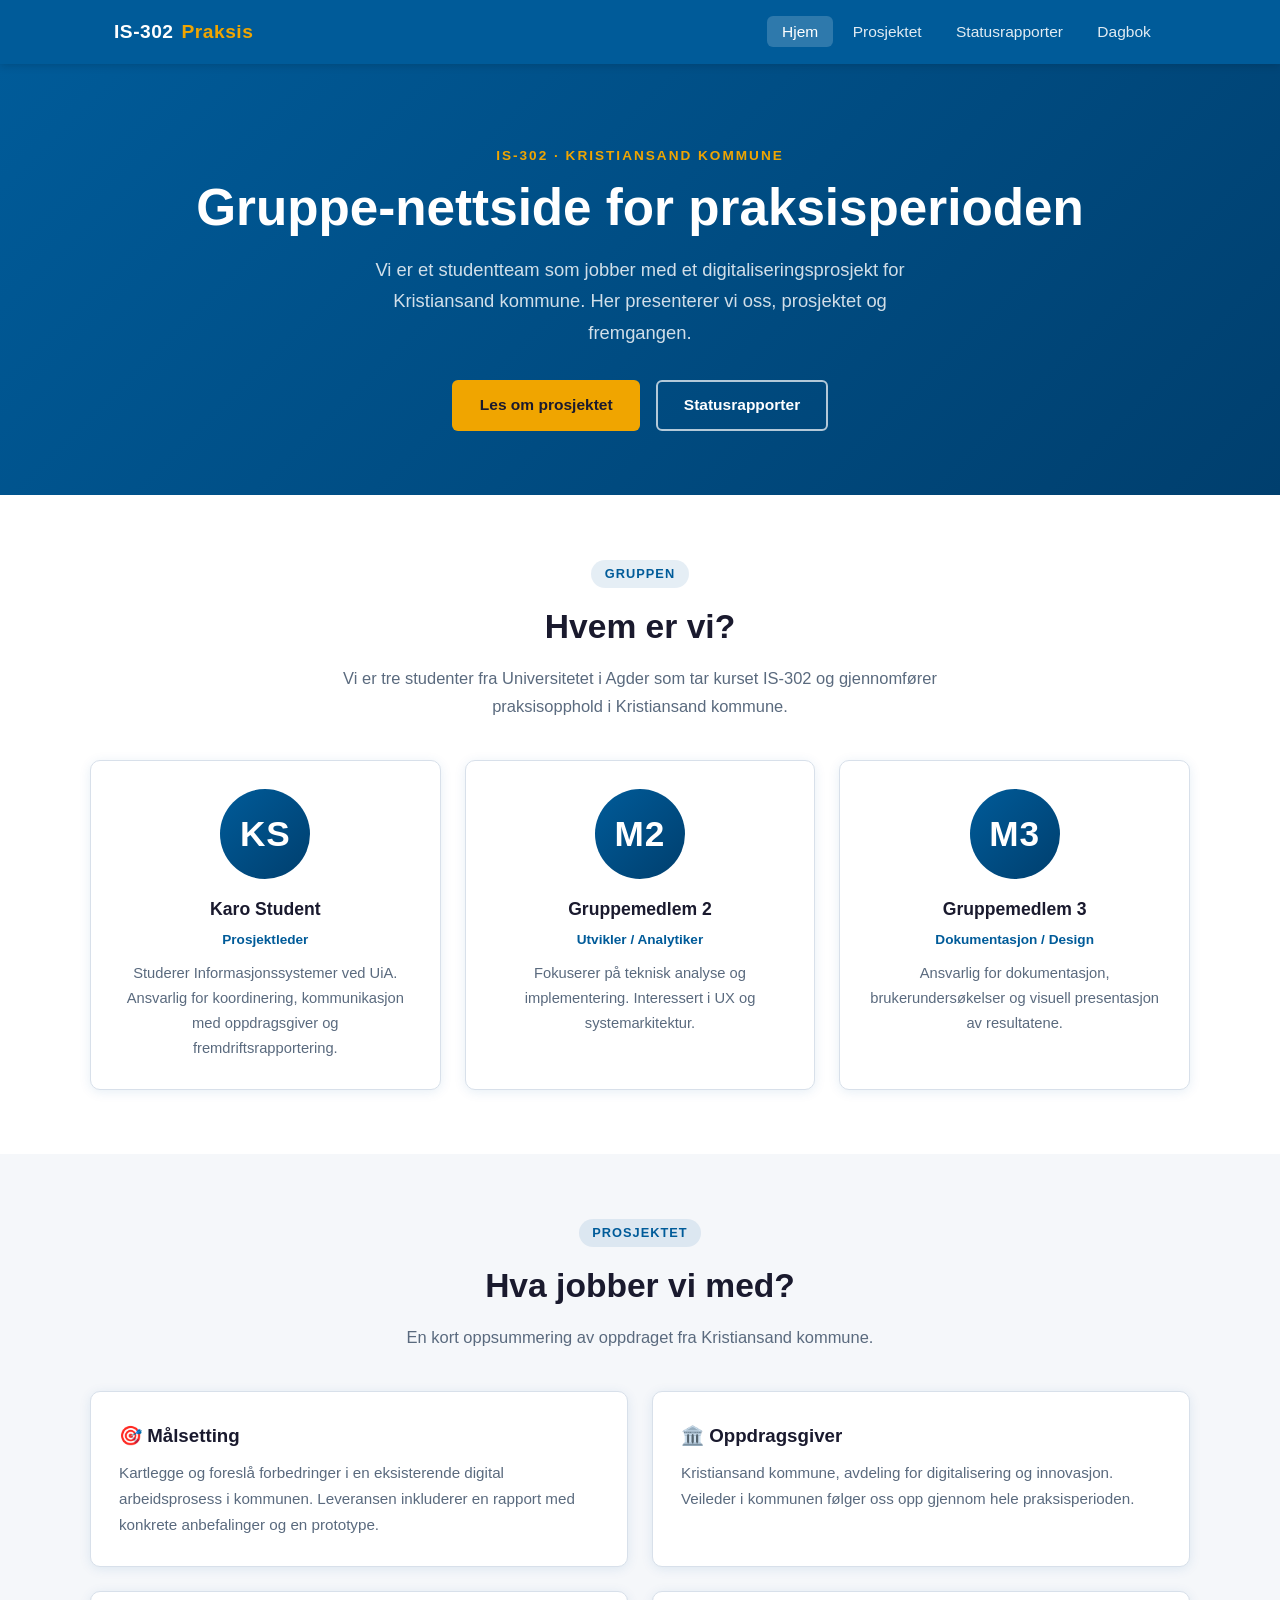
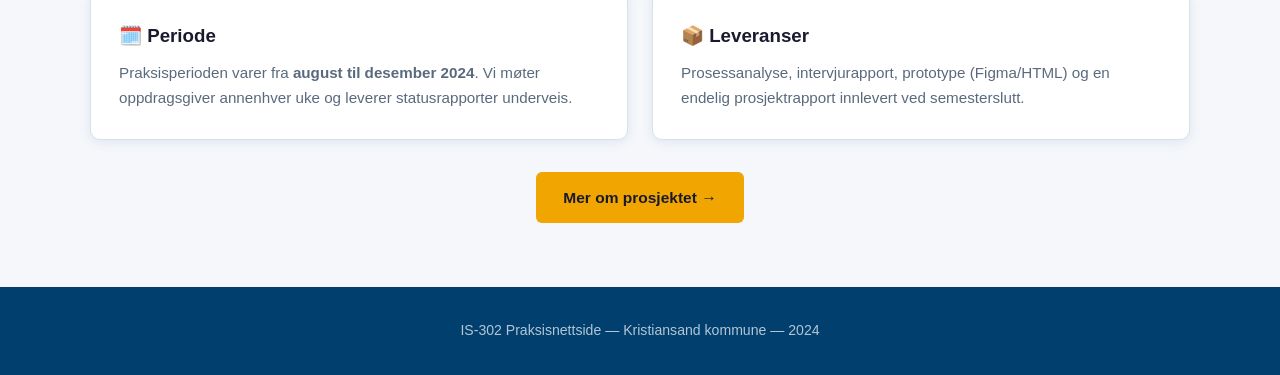
==== index.html @ 637f180e "Add static website: home, project, status reports, diary, CSS, JS Co-authored-by: Karostudent <17981" ====
<!DOCTYPE html>
<html lang="nb">
<head>
  <meta charset="UTF-8" />
  <meta name="viewport" content="width=device-width, initial-scale=1.0" />
  <title>IS-302 – Praksisnettside | Kristiansand kommune</title>
  <link rel="stylesheet" href="css/style.css" />
</head>
<body>

  <!-- Navigation -->
  <nav class="navbar">
    <div class="navbar__inner">
      <a href="index.html" class="navbar__logo">IS-302 <span>Praksis</span></a>
      <button class="navbar__toggle" aria-label="Meny">
        <span></span><span></span><span></span>
      </button>
      <ul class="navbar__links">
        <li><a href="index.html">Hjem</a></li>
        <li><a href="prosjekt.html">Prosjektet</a></li>
        <li><a href="statusrapporter.html">Statusrapporter</a></li>
        <li><a href="dagbok.html">Dagbok</a></li>
      </ul>
    </div>
  </nav>

  <!-- Hero -->
  <header class="hero">
    <div class="container">
      <p class="hero__eyebrow">IS-302 · Kristiansand kommune</p>
      <h1 class="hero__title">Gruppe-nettside for praksisperioden</h1>
      <p class="hero__subtitle">
        Vi er et studentteam som jobber med et digitaliseringsprosjekt for
        Kristiansand kommune. Her presenterer vi oss, prosjektet og fremgangen.
      </p>
      <div class="hero__cta">
        <a href="prosjekt.html" class="btn btn--primary">Les om prosjektet</a>
        <a href="statusrapporter.html" class="btn btn--outline">Statusrapporter</a>
      </div>
    </div>
  </header>

  <!-- Group members -->
  <section class="section section--alt">
    <div class="container">
      <div class="section__header">
        <span class="section__tag">Gruppen</span>
        <h2 class="section__title">Hvem er vi?</h2>
        <p class="section__desc">
          Vi er tre studenter fra Universitetet i Agder som tar kurset IS-302
          og gjennomfører praksisopphold i Kristiansand kommune.
        </p>
      </div>

      <div class="grid grid--3">

        <div class="card member-card">
          <div class="member-card__avatar">KS</div>
          <h3 class="member-card__name">Karo Student</h3>
          <p class="member-card__role">Prosjektleder</p>
          <p class="member-card__bio">
            Studerer Informasjonssystemer ved UiA. Ansvarlig for koordinering,
            kommunikasjon med oppdragsgiver og fremdriftsrapportering.
          </p>
        </div>

        <div class="card member-card">
          <div class="member-card__avatar">M2</div>
          <h3 class="member-card__name">Gruppemedlem 2</h3>
          <p class="member-card__role">Utvikler / Analytiker</p>
          <p class="member-card__bio">
            Fokuserer på teknisk analyse og implementering. Interessert i
            UX og systemarkitektur.
          </p>
        </div>

        <div class="card member-card">
          <div class="member-card__avatar">M3</div>
          <h3 class="member-card__name">Gruppemedlem 3</h3>
          <p class="member-card__role">Dokumentasjon / Design</p>
          <p class="member-card__bio">
            Ansvarlig for dokumentasjon, brukerundersøkelser og visuell
            presentasjon av resultatene.
          </p>
        </div>

      </div>
    </div>
  </section>

  <!-- Project teaser -->
  <section class="section">
    <div class="container">
      <div class="section__header">
        <span class="section__tag">Prosjektet</span>
        <h2 class="section__title">Hva jobber vi med?</h2>
        <p class="section__desc">
          En kort oppsummering av oppdraget fra Kristiansand kommune.
        </p>
      </div>

      <div class="grid grid--2">
        <div class="card">
          <h3 style="margin-bottom:.5rem">🎯 Målsetting</h3>
          <p style="color:var(--color-text-muted);font-size:.95rem">
            Kartlegge og foreslå forbedringer i en eksisterende digital
            arbeidsprosess i kommunen. Leveransen inkluderer en rapport med
            konkrete anbefalinger og en prototype.
          </p>
        </div>
        <div class="card">
          <h3 style="margin-bottom:.5rem">🏛️ Oppdragsgiver</h3>
          <p style="color:var(--color-text-muted);font-size:.95rem">
            Kristiansand kommune, avdeling for digitalisering og innovasjon.
            Veileder i kommunen følger oss opp gjennom hele praksisperioden.
          </p>
        </div>
        <div class="card">
          <h3 style="margin-bottom:.5rem">🗓️ Periode</h3>
          <p style="color:var(--color-text-muted);font-size:.95rem">
            Praksisperioden varer fra <strong>august til desember 2024</strong>.
            Vi møter oppdragsgiver annenhver uke og leverer statusrapporter
            underveis.
          </p>
        </div>
        <div class="card">
          <h3 style="margin-bottom:.5rem">📦 Leveranser</h3>
          <p style="color:var(--color-text-muted);font-size:.95rem">
            Prosessanalyse, intervjurapport, prototype (Figma/HTML) og en
            endelig prosjektrapport innlevert ved semesterslutt.
          </p>
        </div>
      </div>

      <div style="text-align:center;margin-top:2rem">
        <a href="prosjekt.html" class="btn btn--primary">Mer om prosjektet →</a>
      </div>
    </div>
  </section>

  <footer class="footer">
    <p>IS-302 Praksisnettside &mdash; Kristiansand kommune &mdash; 2024</p>
  </footer>

  <script src="js/main.js"></script>
</body>
</html>
---- css/style.css ----
/* ===========================
   CSS Variables & Reset
   =========================== */
:root {
  --color-primary: #005b99;
  --color-primary-dark: #003f6e;
  --color-accent: #f0a500;
  --color-bg: #f5f7fa;
  --color-surface: #ffffff;
  --color-text: #1a1a2e;
  --color-text-muted: #5a6a7e;
  --color-border: #d8e0ea;
  --color-success: #2e7d32;
  --radius: 10px;
  --shadow: 0 2px 12px rgba(0, 91, 153, 0.10);
  --shadow-hover: 0 6px 24px rgba(0, 91, 153, 0.18);
  --transition: 0.22s ease;
  --font-main: 'Segoe UI', Arial, sans-serif;
  --nav-height: 64px;
}

*, *::before, *::after {
  box-sizing: border-box;
  margin: 0;
  padding: 0;
}

html {
  scroll-behavior: smooth;
}

body {
  font-family: var(--font-main);
  background: var(--color-bg);
  color: var(--color-text);
  line-height: 1.7;
  min-height: 100vh;
}

a {
  color: var(--color-primary);
  text-decoration: none;
}

a:hover {
  text-decoration: underline;
}

img {
  max-width: 100%;
  display: block;
}

/* ===========================
   Navigation
   =========================== */
.navbar {
  background: var(--color-primary);
  position: sticky;
  top: 0;
  z-index: 100;
  box-shadow: 0 2px 8px rgba(0,0,0,0.15);
  height: var(--nav-height);
  display: flex;
  align-items: center;
}

.navbar__inner {
  max-width: 1100px;
  width: 100%;
  margin: 0 auto;
  padding: 0 1.5rem;
  display: flex;
  align-items: center;
  justify-content: space-between;
}

.navbar__logo {
  color: #fff;
  font-size: 1.2rem;
  font-weight: 700;
  letter-spacing: 0.5px;
  display: flex;
  align-items: center;
  gap: 0.5rem;
}

.navbar__logo span {
  color: var(--color-accent);
}

.navbar__links {
  list-style: none;
  display: flex;
  gap: 0.25rem;
}

.navbar__links a {
  color: rgba(255,255,255,0.88);
  padding: 0.45rem 0.95rem;
  border-radius: 6px;
  font-size: 0.97rem;
  font-weight: 500;
  transition: background var(--transition), color var(--transition);
}

.navbar__links a:hover,
.navbar__links a.active {
  background: rgba(255,255,255,0.18);
  color: #fff;
  text-decoration: none;
}

/* Hamburger */
.navbar__toggle {
  display: none;
  flex-direction: column;
  gap: 5px;
  cursor: pointer;
  padding: 4px;
}

.navbar__toggle span {
  display: block;
  width: 24px;
  height: 2px;
  background: #fff;
  border-radius: 2px;
  transition: var(--transition);
}

/* ===========================
   Hero
   =========================== */
.hero {
  background: linear-gradient(135deg, var(--color-primary) 0%, var(--color-primary-dark) 100%);
  color: #fff;
  padding: 5rem 1.5rem 4rem;
  text-align: center;
}

.hero__eyebrow {
  font-size: 0.85rem;
  letter-spacing: 2px;
  text-transform: uppercase;
  color: var(--color-accent);
  margin-bottom: 0.75rem;
  font-weight: 600;
}

.hero__title {
  font-size: clamp(2rem, 5vw, 3.2rem);
  font-weight: 800;
  line-height: 1.15;
  margin-bottom: 1rem;
}

.hero__subtitle {
  font-size: 1.15rem;
  color: rgba(255,255,255,0.82);
  max-width: 600px;
  margin: 0 auto 2rem;
}

.hero__cta {
  display: inline-flex;
  gap: 1rem;
  flex-wrap: wrap;
  justify-content: center;
}

/* ===========================
   Buttons
   =========================== */
.btn {
  display: inline-block;
  padding: 0.65rem 1.6rem;
  border-radius: 6px;
  font-weight: 600;
  font-size: 0.97rem;
  cursor: pointer;
  transition: background var(--transition), transform var(--transition), box-shadow var(--transition);
  border: 2px solid transparent;
}

.btn--primary {
  background: var(--color-accent);
  color: #1a1a2e;
}

.btn--primary:hover {
  background: #e09400;
  transform: translateY(-1px);
  box-shadow: 0 4px 14px rgba(240,165,0,0.35);
  text-decoration: none;
}

.btn--outline {
  border-color: rgba(255,255,255,0.7);
  color: #fff;
  background: transparent;
}

.btn--outline:hover {
  background: rgba(255,255,255,0.12);
  text-decoration: none;
}

/* ===========================
   Sections
   =========================== */
.section {
  padding: 4rem 1.5rem;
}

.section--alt {
  background: var(--color-surface);
}

.container {
  max-width: 1100px;
  margin: 0 auto;
}

.section__header {
  text-align: center;
  margin-bottom: 2.5rem;
}

.section__tag {
  display: inline-block;
  background: rgba(0, 91, 153, 0.1);
  color: var(--color-primary);
  border-radius: 20px;
  padding: 0.2rem 0.85rem;
  font-size: 0.8rem;
  font-weight: 700;
  letter-spacing: 1px;
  text-transform: uppercase;
  margin-bottom: 0.6rem;
}

.section__title {
  font-size: clamp(1.5rem, 3vw, 2.1rem);
  font-weight: 800;
  color: var(--color-text);
  margin-bottom: 0.6rem;
}

.section__desc {
  color: var(--color-text-muted);
  font-size: 1.03rem;
  max-width: 600px;
  margin: 0 auto;
}

/* ===========================
   Cards grid
   =========================== */
.grid {
  display: grid;
  gap: 1.5rem;
}

.grid--3 {
  grid-template-columns: repeat(3, 1fr);
}

.grid--2 {
  grid-template-columns: repeat(2, 1fr);
}

.card {
  background: var(--color-surface);
  border: 1px solid var(--color-border);
  border-radius: var(--radius);
  padding: 1.75rem;
  box-shadow: var(--shadow);
  transition: box-shadow var(--transition), transform var(--transition);
}

.card:hover {
  box-shadow: var(--shadow-hover);
  transform: translateY(-3px);
}

/* Member card */
.member-card {
  text-align: center;
}

.member-card__avatar {
  width: 90px;
  height: 90px;
  border-radius: 50%;
  background: linear-gradient(135deg, var(--color-primary) 0%, var(--color-primary-dark) 100%);
  margin: 0 auto 1rem;
  display: flex;
  align-items: center;
  justify-content: center;
  font-size: 2.2rem;
  color: #fff;
  font-weight: 700;
  letter-spacing: 1px;
}

.member-card__name {
  font-size: 1.1rem;
  font-weight: 700;
  margin-bottom: 0.2rem;
}

.member-card__role {
  font-size: 0.85rem;
  color: var(--color-primary);
  font-weight: 600;
  margin-bottom: 0.6rem;
}

.member-card__bio {
  font-size: 0.92rem;
  color: var(--color-text-muted);
}

/* Status report card */
.report-card {
  border-left: 4px solid var(--color-primary);
}

.report-card__date {
  font-size: 0.8rem;
  color: var(--color-text-muted);
  font-weight: 600;
  text-transform: uppercase;
  letter-spacing: 1px;
  margin-bottom: 0.4rem;
}

.report-card__title {
  font-size: 1.1rem;
  font-weight: 700;
  margin-bottom: 0.5rem;
}

.report-card__body {
  color: var(--color-text-muted);
  font-size: 0.95rem;
}

.badge {
  display: inline-block;
  padding: 0.15rem 0.7rem;
  border-radius: 20px;
  font-size: 0.78rem;
  font-weight: 700;
  margin-bottom: 0.75rem;
}

.badge--green {
  background: rgba(46,125,50,0.1);
  color: var(--color-success);
}

.badge--blue {
  background: rgba(0,91,153,0.1);
  color: var(--color-primary);
}

.badge--orange {
  background: rgba(240,165,0,0.12);
  color: #b37400;
}

/* Project page */
.prose h2 {
  font-size: 1.35rem;
  font-weight: 700;
  color: var(--color-primary-dark);
  margin: 2rem 0 0.6rem;
}

.prose h3 {
  font-size: 1.08rem;
  font-weight: 700;
  margin: 1.5rem 0 0.4rem;
}

.prose p {
  margin-bottom: 1rem;
  color: var(--color-text-muted);
}

.prose ul, .prose ol {
  padding-left: 1.5rem;
  margin-bottom: 1rem;
  color: var(--color-text-muted);
}

.prose li {
  margin-bottom: 0.35rem;
}

.info-box {
  background: rgba(0,91,153,0.06);
  border: 1px solid rgba(0,91,153,0.15);
  border-radius: var(--radius);
  padding: 1.25rem 1.5rem;
  margin-bottom: 1.5rem;
}

.info-box__label {
  font-size: 0.78rem;
  font-weight: 700;
  text-transform: uppercase;
  letter-spacing: 1px;
  color: var(--color-primary);
  margin-bottom: 0.4rem;
}

.info-box__value {
  font-size: 1rem;
  font-weight: 600;
  color: var(--color-text);
}

.two-col {
  display: grid;
  grid-template-columns: 1fr 1fr;
  gap: 1rem;
  margin-bottom: 1.5rem;
}

/* Timeline */
.timeline {
  position: relative;
  padding-left: 2rem;
  margin-top: 1.5rem;
}

.timeline::before {
  content: '';
  position: absolute;
  left: 0.4rem;
  top: 0;
  bottom: 0;
  width: 2px;
  background: var(--color-border);
}

.timeline__item {
  position: relative;
  margin-bottom: 1.5rem;
}

.timeline__item::before {
  content: '';
  position: absolute;
  left: -1.65rem;
  top: 0.4rem;
  width: 10px;
  height: 10px;
  border-radius: 50%;
  background: var(--color-primary);
  border: 2px solid var(--color-surface);
  box-shadow: 0 0 0 2px var(--color-primary);
}

.timeline__date {
  font-size: 0.8rem;
  font-weight: 700;
  text-transform: uppercase;
  letter-spacing: 1px;
  color: var(--color-primary);
  margin-bottom: 0.2rem;
}

.timeline__text {
  font-size: 0.95rem;
  color: var(--color-text-muted);
}

/* ===========================
   Diary / Password gate
   =========================== */
.gate {
  min-height: 60vh;
  display: flex;
  align-items: center;
  justify-content: center;
  padding: 3rem 1.5rem;
}

.gate__box {
  background: var(--color-surface);
  border: 1px solid var(--color-border);
  border-radius: var(--radius);
  box-shadow: var(--shadow);
  padding: 2.5rem 2rem;
  text-align: center;
  max-width: 400px;
  width: 100%;
}

.gate__icon {
  font-size: 3rem;
  margin-bottom: 1rem;
}

.gate__title {
  font-size: 1.4rem;
  font-weight: 800;
  margin-bottom: 0.5rem;
}

.gate__desc {
  font-size: 0.95rem;
  color: var(--color-text-muted);
  margin-bottom: 1.5rem;
}

.gate__form {
  display: flex;
  flex-direction: column;
  gap: 0.75rem;
}

.gate__input {
  padding: 0.65rem 1rem;
  border: 1.5px solid var(--color-border);
  border-radius: 6px;
  font-size: 1rem;
  font-family: var(--font-main);
  transition: border-color var(--transition);
  width: 100%;
}

.gate__input:focus {
  outline: none;
  border-color: var(--color-primary);
}

.gate__error {
  color: #c62828;
  font-size: 0.88rem;
  display: none;
}

.gate__error.visible {
  display: block;
}

.diary-content {
  display: none;
}

.diary-content.unlocked {
  display: block;
}

.diary-entry {
  background: var(--color-surface);
  border: 1px solid var(--color-border);
  border-radius: var(--radius);
  padding: 1.75rem;
  box-shadow: var(--shadow);
  margin-bottom: 1.5rem;
}

.diary-entry__header {
  display: flex;
  align-items: center;
  gap: 0.75rem;
  margin-bottom: 0.75rem;
}

.diary-entry__emoji {
  font-size: 1.5rem;
}

.diary-entry__date {
  font-size: 0.82rem;
  font-weight: 700;
  text-transform: uppercase;
  letter-spacing: 1px;
  color: var(--color-primary);
}

.diary-entry__title {
  font-size: 1.05rem;
  font-weight: 700;
  margin-bottom: 0.5rem;
}

.diary-entry__body {
  font-size: 0.95rem;
  color: var(--color-text-muted);
}

.lock-btn {
  margin-bottom: 1.5rem;
  display: flex;
  align-items: center;
  gap: 0.5rem;
}

/* ===========================
   Footer
   =========================== */
.footer {
  background: var(--color-primary-dark);
  color: rgba(255,255,255,0.7);
  text-align: center;
  padding: 2rem 1.5rem;
  font-size: 0.88rem;
}

.footer a {
  color: var(--color-accent);
}

/* ===========================
   Responsive
   =========================== */
@media (max-width: 900px) {
  .grid--3 {
    grid-template-columns: repeat(2, 1fr);
  }

  .two-col {
    grid-template-columns: 1fr;
  }
}

@media (max-width: 600px) {
  .grid--3,
  .grid--2 {
    grid-template-columns: 1fr;
  }

  .navbar__links {
    display: none;
    flex-direction: column;
    position: absolute;
    top: var(--nav-height);
    left: 0;
    right: 0;
    background: var(--color-primary-dark);
    padding: 1rem;
    gap: 0.25rem;
  }

  .navbar__links.open {
    display: flex;
  }

  .navbar__toggle {
    display: flex;
  }

  .navbar {
    position: relative;
  }

  .hero {
    padding: 3.5rem 1rem 2.5rem;
  }
}
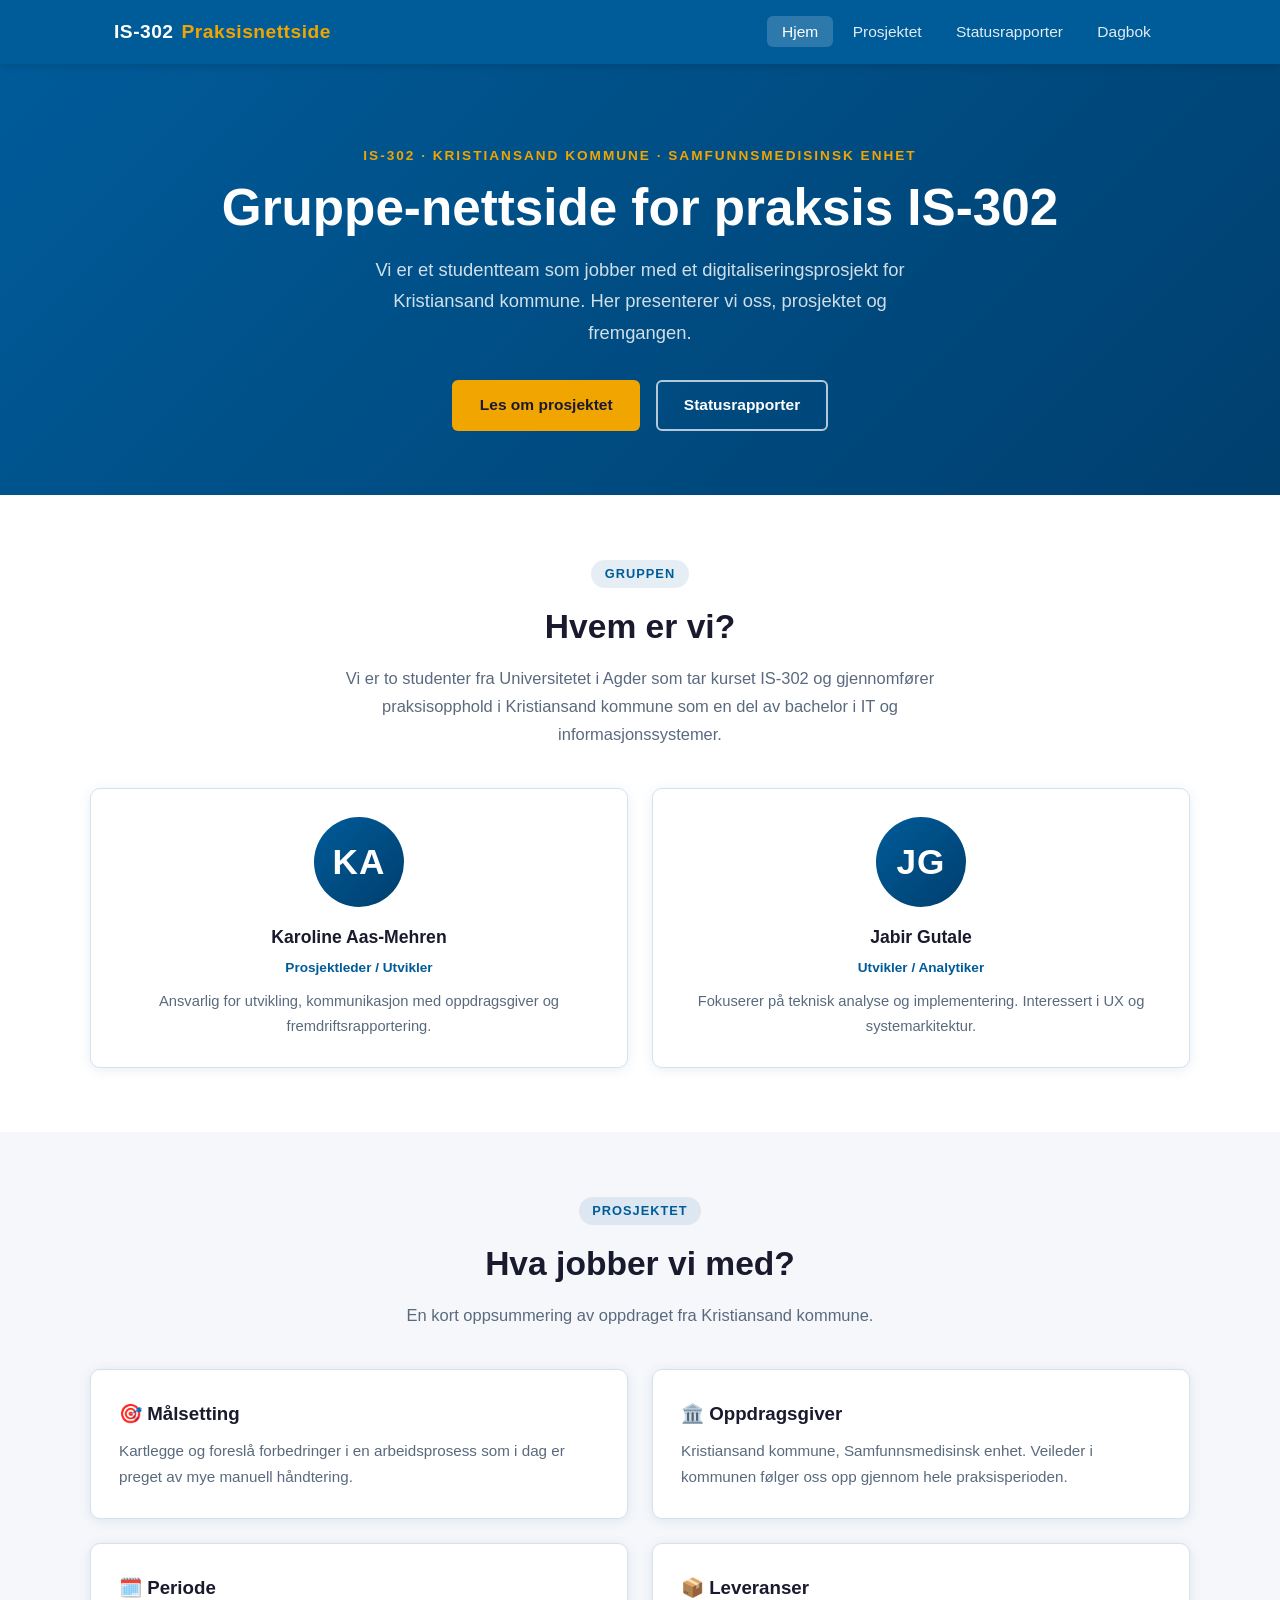
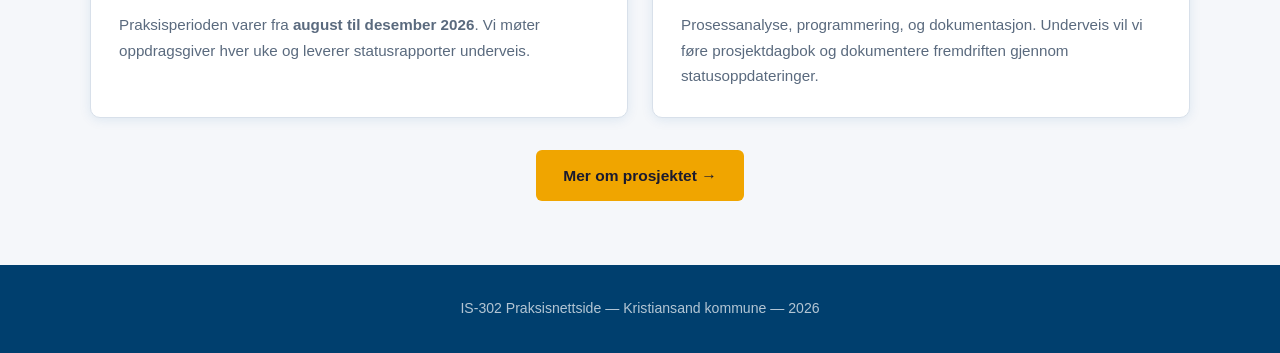
==== commit 89ef1d05: "Tilpasset tekst i hele løsningen." ====
--- a/index.html
+++ b/index.html
@@ -11,7 +11,7 @@
   <!-- Navigation -->
   <nav class="navbar">
     <div class="navbar__inner">
-      <a href="index.html" class="navbar__logo">IS-302 <span>Praksis</span></a>
+      <a href="index.html" class="navbar__logo">IS-302 <span>Praksisnettside</span></a>
       <button class="navbar__toggle" aria-label="Meny">
         <span></span><span></span><span></span>
       </button>
@@ -27,8 +27,8 @@
   <!-- Hero -->
   <header class="hero">
     <div class="container">
-      <p class="hero__eyebrow">IS-302 · Kristiansand kommune</p>
-      <h1 class="hero__title">Gruppe-nettside for praksisperioden</h1>
+      <p class="hero__eyebrow">IS-302 · Kristiansand kommune · Samfunnsmedisinsk enhet</p>
+      <h1 class="hero__title">Gruppe-nettside for praksis IS-302</h1>
       <p class="hero__subtitle">
         Vi er et studentteam som jobber med et digitaliseringsprosjekt for
         Kristiansand kommune. Her presenterer vi oss, prosjektet og fremgangen.
@@ -47,26 +47,25 @@
         <span class="section__tag">Gruppen</span>
         <h2 class="section__title">Hvem er vi?</h2>
         <p class="section__desc">
-          Vi er tre studenter fra Universitetet i Agder som tar kurset IS-302
-          og gjennomfører praksisopphold i Kristiansand kommune.
+          Vi er to studenter fra Universitetet i Agder som tar kurset IS-302
+          og gjennomfører praksisopphold i Kristiansand kommune som en del av bachelor i IT og informasjonssystemer.
         </p>
       </div>
 
-      <div class="grid grid--3">
+      <div class="grid grid--2">
 
         <div class="card member-card">
-          <div class="member-card__avatar">KS</div>
-          <h3 class="member-card__name">Karo Student</h3>
-          <p class="member-card__role">Prosjektleder</p>
+          <div class="member-card__avatar">KA</div>
+          <h3 class="member-card__name">Karoline Aas-Mehren</h3>
+          <p class="member-card__role">Prosjektleder / Utvikler</p>
           <p class="member-card__bio">
-            Studerer Informasjonssystemer ved UiA. Ansvarlig for koordinering,
-            kommunikasjon med oppdragsgiver og fremdriftsrapportering.
+            Ansvarlig for utvikling, kommunikasjon med oppdragsgiver og fremdriftsrapportering.
           </p>
         </div>
 
         <div class="card member-card">
-          <div class="member-card__avatar">M2</div>
-          <h3 class="member-card__name">Gruppemedlem 2</h3>
+          <div class="member-card__avatar">JG</div>
+          <h3 class="member-card__name">Jabir Gutale</h3>
           <p class="member-card__role">Utvikler / Analytiker</p>
           <p class="member-card__bio">
             Fokuserer på teknisk analyse og implementering. Interessert i
@@ -74,17 +73,7 @@
           </p>
         </div>
 
-        <div class="card member-card">
-          <div class="member-card__avatar">M3</div>
-          <h3 class="member-card__name">Gruppemedlem 3</h3>
-          <p class="member-card__role">Dokumentasjon / Design</p>
-          <p class="member-card__bio">
-            Ansvarlig for dokumentasjon, brukerundersøkelser og visuell
-            presentasjon av resultatene.
-          </p>
         </div>
-
-      </div>
     </div>
   </section>
 
@@ -103,31 +92,29 @@
         <div class="card">
           <h3 style="margin-bottom:.5rem">🎯 Målsetting</h3>
           <p style="color:var(--color-text-muted);font-size:.95rem">
-            Kartlegge og foreslå forbedringer i en eksisterende digital
-            arbeidsprosess i kommunen. Leveransen inkluderer en rapport med
-            konkrete anbefalinger og en prototype.
+            Kartlegge og foreslå forbedringer i en arbeidsprosess som i dag er preget av mye manuell håndtering. 
           </p>
         </div>
         <div class="card">
           <h3 style="margin-bottom:.5rem">🏛️ Oppdragsgiver</h3>
           <p style="color:var(--color-text-muted);font-size:.95rem">
-            Kristiansand kommune, avdeling for digitalisering og innovasjon.
+            Kristiansand kommune, Samfunnsmedisinsk enhet.
             Veileder i kommunen følger oss opp gjennom hele praksisperioden.
           </p>
         </div>
         <div class="card">
           <h3 style="margin-bottom:.5rem">🗓️ Periode</h3>
           <p style="color:var(--color-text-muted);font-size:.95rem">
-            Praksisperioden varer fra <strong>august til desember 2024</strong>.
-            Vi møter oppdragsgiver annenhver uke og leverer statusrapporter
+            Praksisperioden varer fra <strong>august til desember 2026</strong>.
+            Vi møter oppdragsgiver hver uke og leverer statusrapporter
             underveis.
           </p>
         </div>
         <div class="card">
           <h3 style="margin-bottom:.5rem">📦 Leveranser</h3>
           <p style="color:var(--color-text-muted);font-size:.95rem">
-            Prosessanalyse, intervjurapport, prototype (Figma/HTML) og en
-            endelig prosjektrapport innlevert ved semesterslutt.
+            Prosessanalyse, programmering, og dokumentasjon.
+            Underveis vil vi føre prosjektdagbok og dokumentere fremdriften gjennom statusoppdateringer.
           </p>
         </div>
       </div>
@@ -139,7 +126,7 @@
   </section>
 
   <footer class="footer">
-    <p>IS-302 Praksisnettside &mdash; Kristiansand kommune &mdash; 2024</p>
+    <p>IS-302 Praksisnettside &mdash; Kristiansand kommune &mdash; 2026</p>
   </footer>
 
   <script src="js/main.js"></script>
--- a/css/style.css
+++ b/css/style.css
@@ -480,81 +480,104 @@
 }
 
 /* ===========================
-   Diary / Password gate
-   =========================== */
-.gate {
-  min-height: 60vh;
-  display: flex;
-  align-items: center;
-  justify-content: center;
-  padding: 3rem 1.5rem;
-}
-
-.gate__box {
+   Diary
+   =========================== */
+.diary-form {
   background: var(--color-surface);
   border: 1px solid var(--color-border);
   border-radius: var(--radius);
+  padding: 1.75rem;
   box-shadow: var(--shadow);
-  padding: 2.5rem 2rem;
-  text-align: center;
-  max-width: 400px;
+  margin-bottom: 3rem;
+}
+
+.diary-form__title,
+.diary-list-section__title {
+  font-size: 1.35rem;
+  margin-bottom: 1.25rem;
+}
+
+.diary-form__row {
+  display: grid;
+  grid-template-columns: 1fr 110px;
+  gap: 1rem;
+}
+
+.diary-form__field {
+  display: flex;
+  flex-direction: column;
+  gap: 0.35rem;
+  margin-bottom: 1rem;
+  font-weight: 700;
+  font-size: 0.9rem;
+}
+
+.diary-form__field input,
+.diary-form__field textarea {
   width: 100%;
-}
-
-.gate__icon {
-  font-size: 3rem;
-  margin-bottom: 1rem;
-}
-
-.gate__title {
-  font-size: 1.4rem;
-  font-weight: 800;
-  margin-bottom: 0.5rem;
-}
-
-.gate__desc {
-  font-size: 0.95rem;
-  color: var(--color-text-muted);
-  margin-bottom: 1.5rem;
-}
-
-.gate__form {
-  display: flex;
-  flex-direction: column;
-  gap: 0.75rem;
-}
-
-.gate__input {
-  padding: 0.65rem 1rem;
+  padding: 0.7rem 0.85rem;
   border: 1.5px solid var(--color-border);
   border-radius: 6px;
-  font-size: 1rem;
-  font-family: var(--font-main);
-  transition: border-color var(--transition);
-  width: 100%;
-}
-
-.gate__input:focus {
-  outline: none;
+  color: var(--color-text);
+  background: var(--color-surface);
+  font: inherit;
+  font-weight: 400;
+}
+
+.diary-form__field textarea {
+  resize: vertical;
+  line-height: 1.6;
+}
+
+.diary-form__field input:focus,
+.diary-form__field textarea:focus {
+  outline: 3px solid rgba(0, 91, 153, 0.14);
   border-color: var(--color-primary);
 }
 
-.gate__error {
+.diary-form__field--emoji input {
+  font-size: 1.3rem;
+}
+
+.diary-form__actions {
+  display: flex;
+  flex-wrap: wrap;
+  gap: 0.75rem;
+}
+
+.btn--secondary {
+  background: transparent;
+  color: var(--color-primary);
+  border-color: var(--color-primary);
+}
+
+.btn--secondary:hover {
+  background: rgba(0, 91, 153, 0.07);
+}
+
+.diary-message {
+  min-height: 1.7rem;
+  color: var(--color-success);
+  font-weight: 600;
+  margin-top: 0.75rem;
+}
+
+.diary-message--error {
   color: #c62828;
+}
+
+.diary-storage-note,
+.diary-empty {
+  color: var(--color-text-muted);
   font-size: 0.88rem;
-  display: none;
-}
-
-.gate__error.visible {
-  display: block;
-}
-
-.diary-content {
-  display: none;
-}
-
-.diary-content.unlocked {
-  display: block;
+}
+
+.diary-empty {
+  padding: 1.5rem;
+  text-align: center;
+  background: var(--color-surface);
+  border: 1px dashed var(--color-border);
+  border-radius: var(--radius);
 }
 
 .diary-entry {
@@ -585,6 +608,31 @@
   color: var(--color-primary);
 }
 
+.diary-entry__actions {
+  display: flex;
+  gap: 0.75rem;
+  margin-left: auto;
+}
+
+.diary-entry__action {
+  padding: 0.25rem;
+  border: 0;
+  background: transparent;
+  color: var(--color-primary);
+  font: inherit;
+  font-size: 0.88rem;
+  font-weight: 700;
+  cursor: pointer;
+}
+
+.diary-entry__action:hover {
+  text-decoration: underline;
+}
+
+.diary-entry__action--delete {
+  color: #c62828;
+}
+
 .diary-entry__title {
   font-size: 1.05rem;
   font-weight: 700;
@@ -594,13 +642,7 @@
 .diary-entry__body {
   font-size: 0.95rem;
   color: var(--color-text-muted);
-}
-
-.lock-btn {
-  margin-bottom: 1.5rem;
-  display: flex;
-  align-items: center;
-  gap: 0.5rem;
+  white-space: pre-wrap;
 }
 
 /* ===========================
@@ -664,4 +706,18 @@
   .hero {
     padding: 3.5rem 1rem 2.5rem;
   }
-}
+
+  .diary-form__row {
+    grid-template-columns: 1fr;
+  }
+
+  .diary-entry__header {
+    align-items: flex-start;
+    flex-wrap: wrap;
+  }
+
+  .diary-entry__actions {
+    width: 100%;
+    margin-left: 0;
+  }
+}
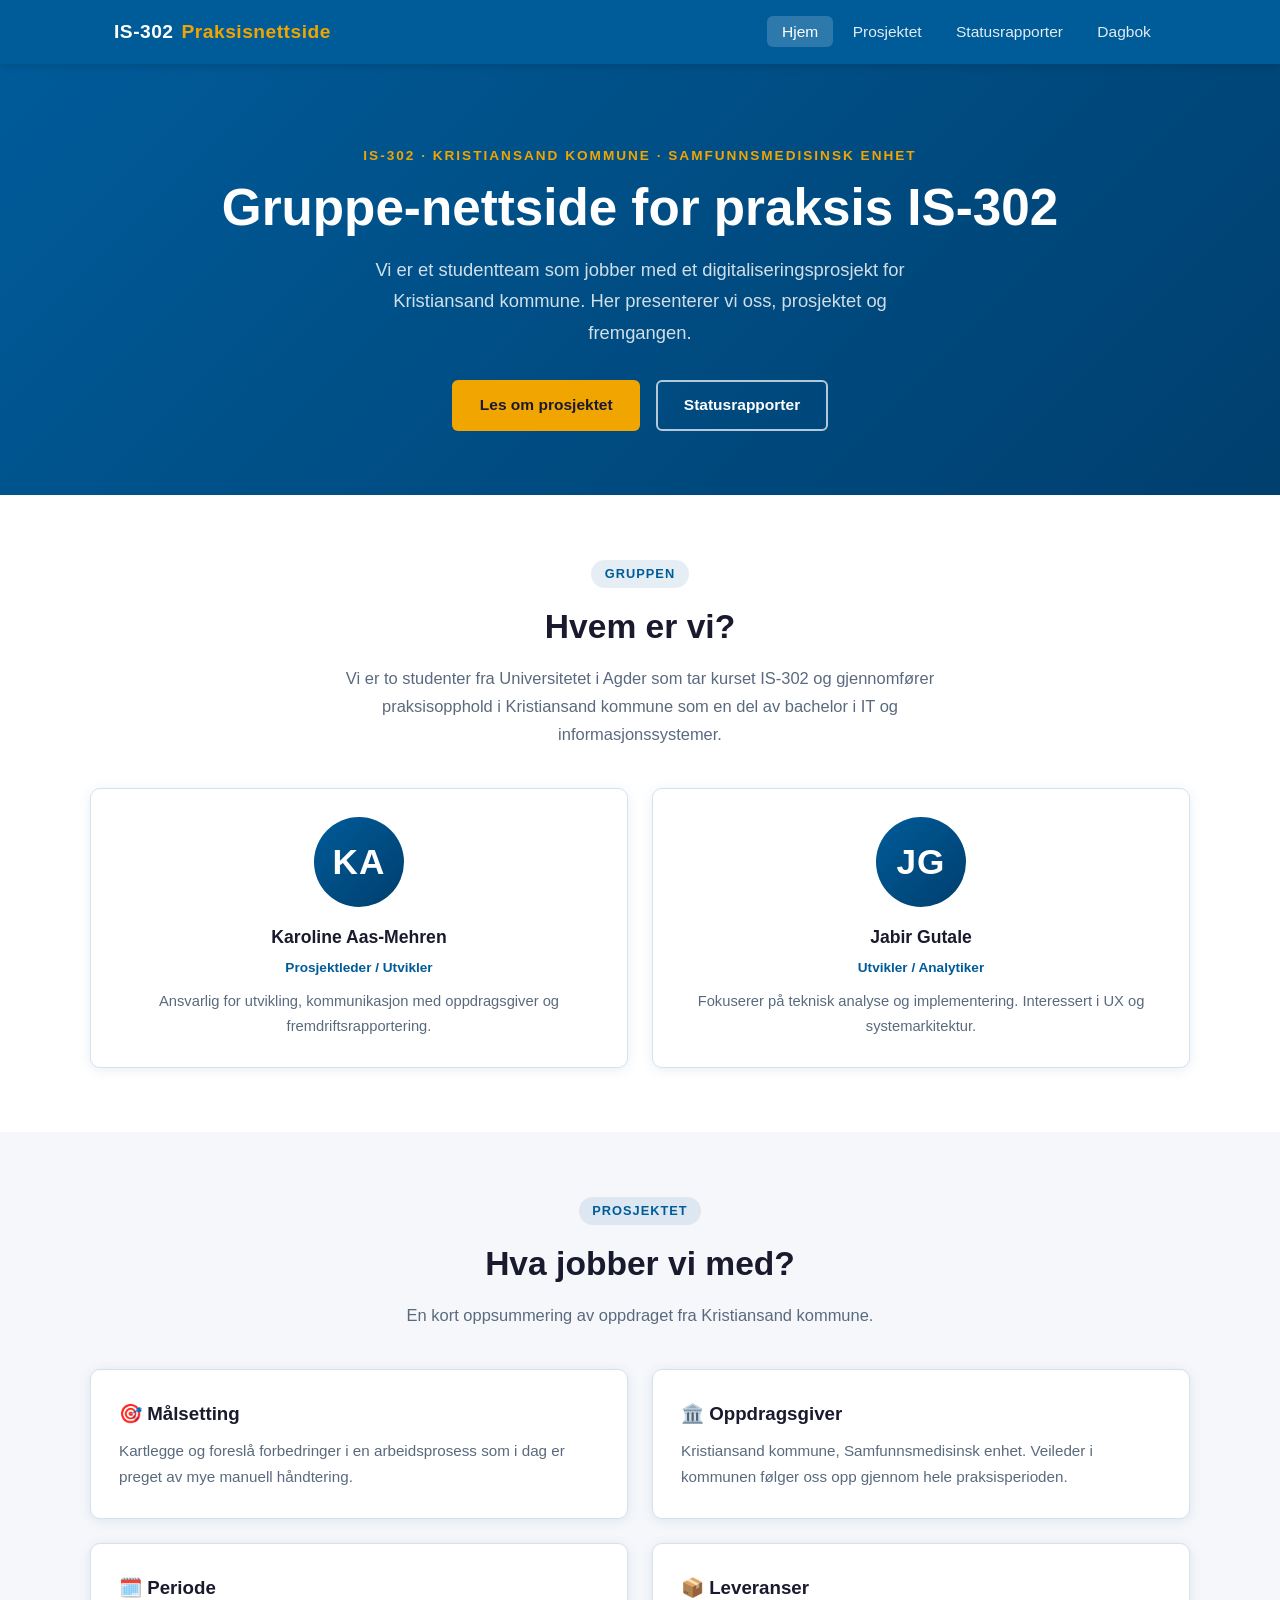
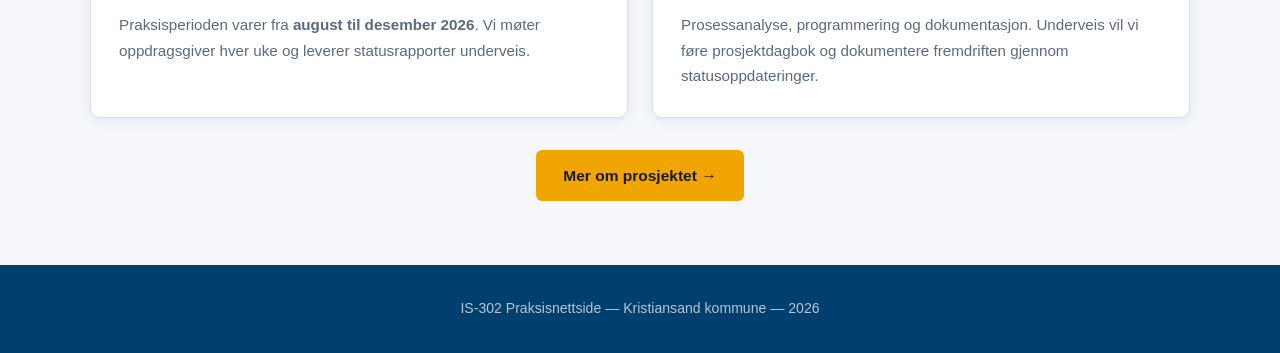
==== commit 783d0945: "Potential fix for pull request finding Co-authored-by: Copilot Autofix powered by AI <175728472+Copi" ====
--- a/index.html
+++ b/index.html
@@ -113,7 +113,7 @@
         <div class="card">
           <h3 style="margin-bottom:.5rem">📦 Leveranser</h3>
           <p style="color:var(--color-text-muted);font-size:.95rem">
-            Prosessanalyse, programmering, og dokumentasjon.
+            Prosessanalyse, programmering og dokumentasjon.
             Underveis vil vi føre prosjektdagbok og dokumentere fremdriften gjennom statusoppdateringer.
           </p>
         </div>
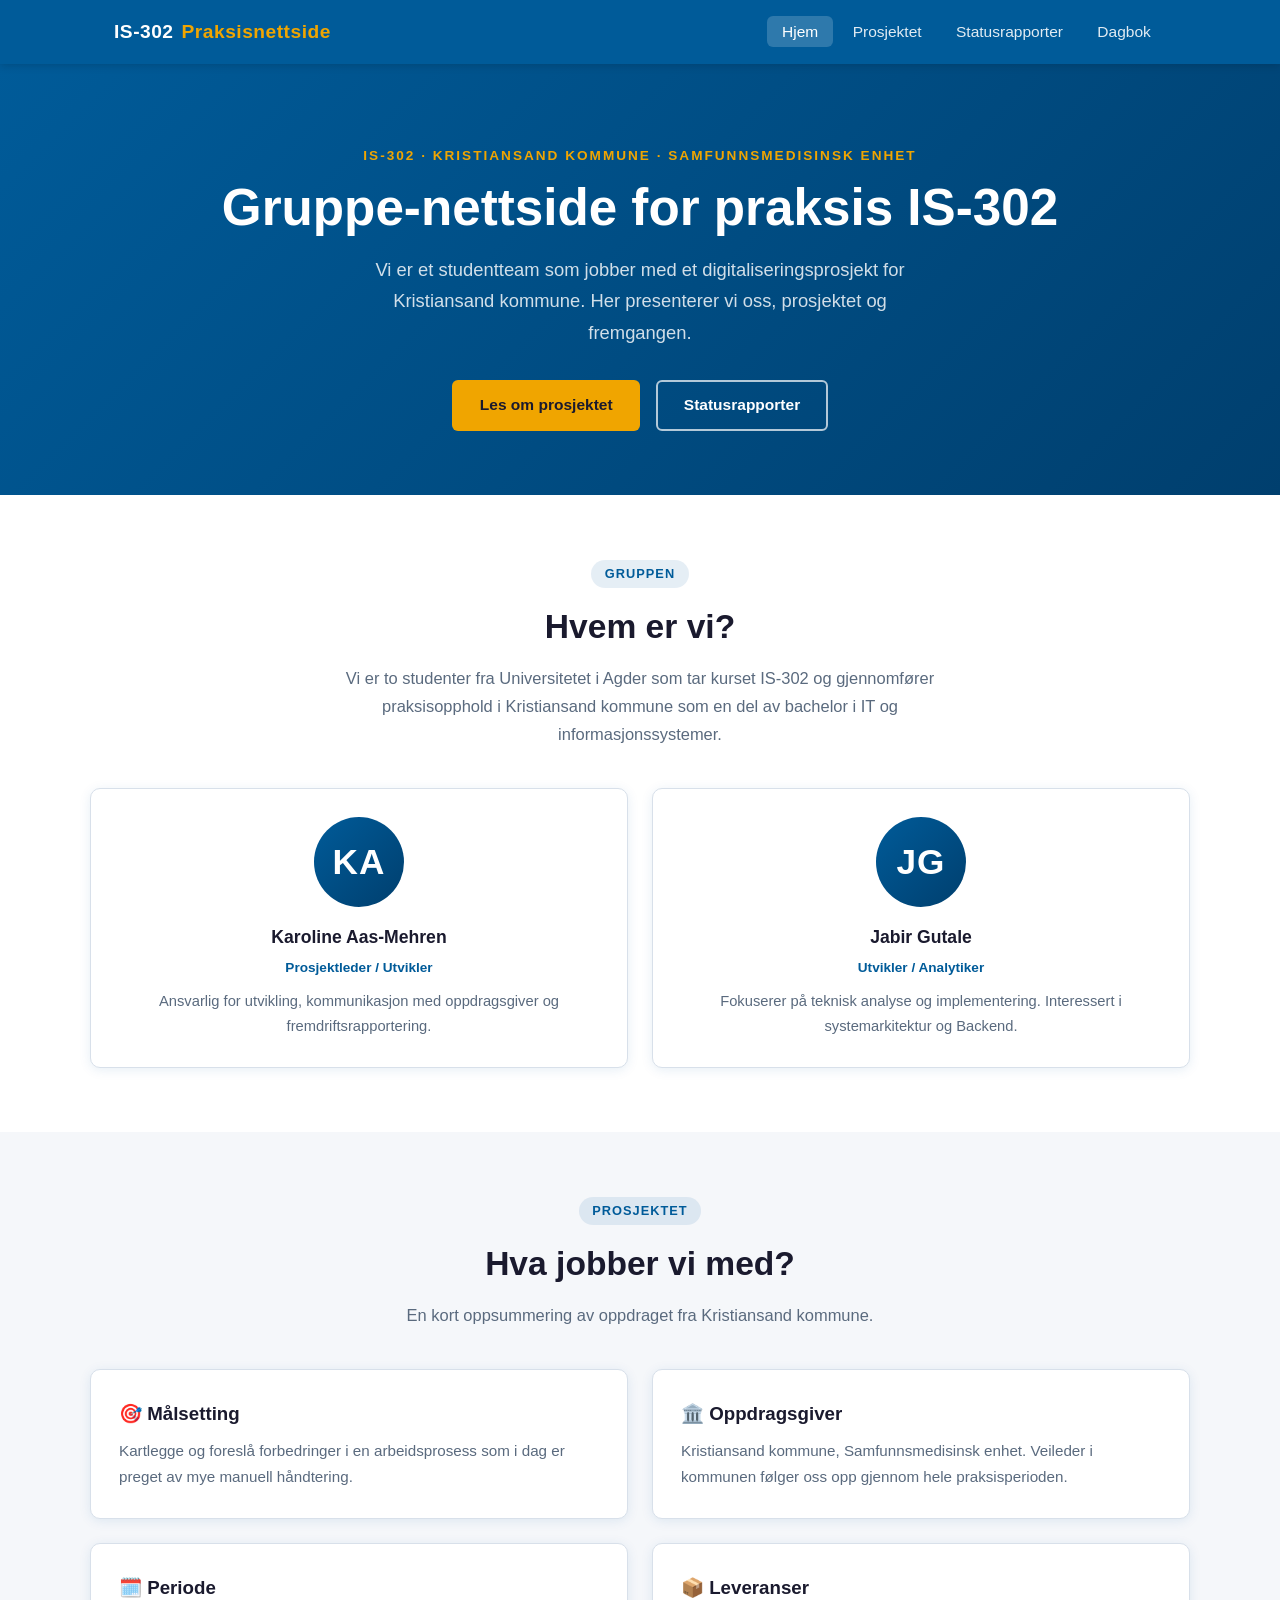
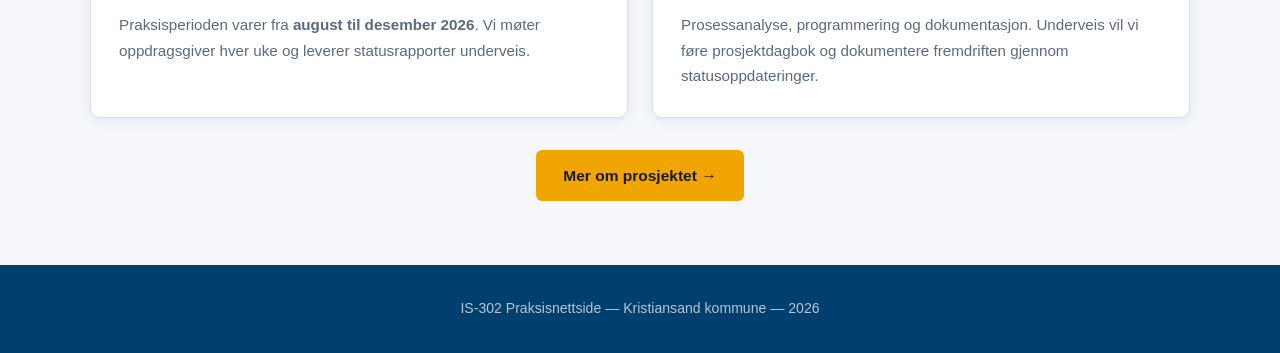
==== commit afeff40d: "Oppdatering på team-bio" ====
--- a/index.html
+++ b/index.html
@@ -68,8 +68,7 @@
           <h3 class="member-card__name">Jabir Gutale</h3>
           <p class="member-card__role">Utvikler / Analytiker</p>
           <p class="member-card__bio">
-            Fokuserer på teknisk analyse og implementering. Interessert i
-            UX og systemarkitektur.
+            Fokuserer på teknisk analyse og implementering. Interessert i systemarkitektur og Backend.
           </p>
         </div>
 
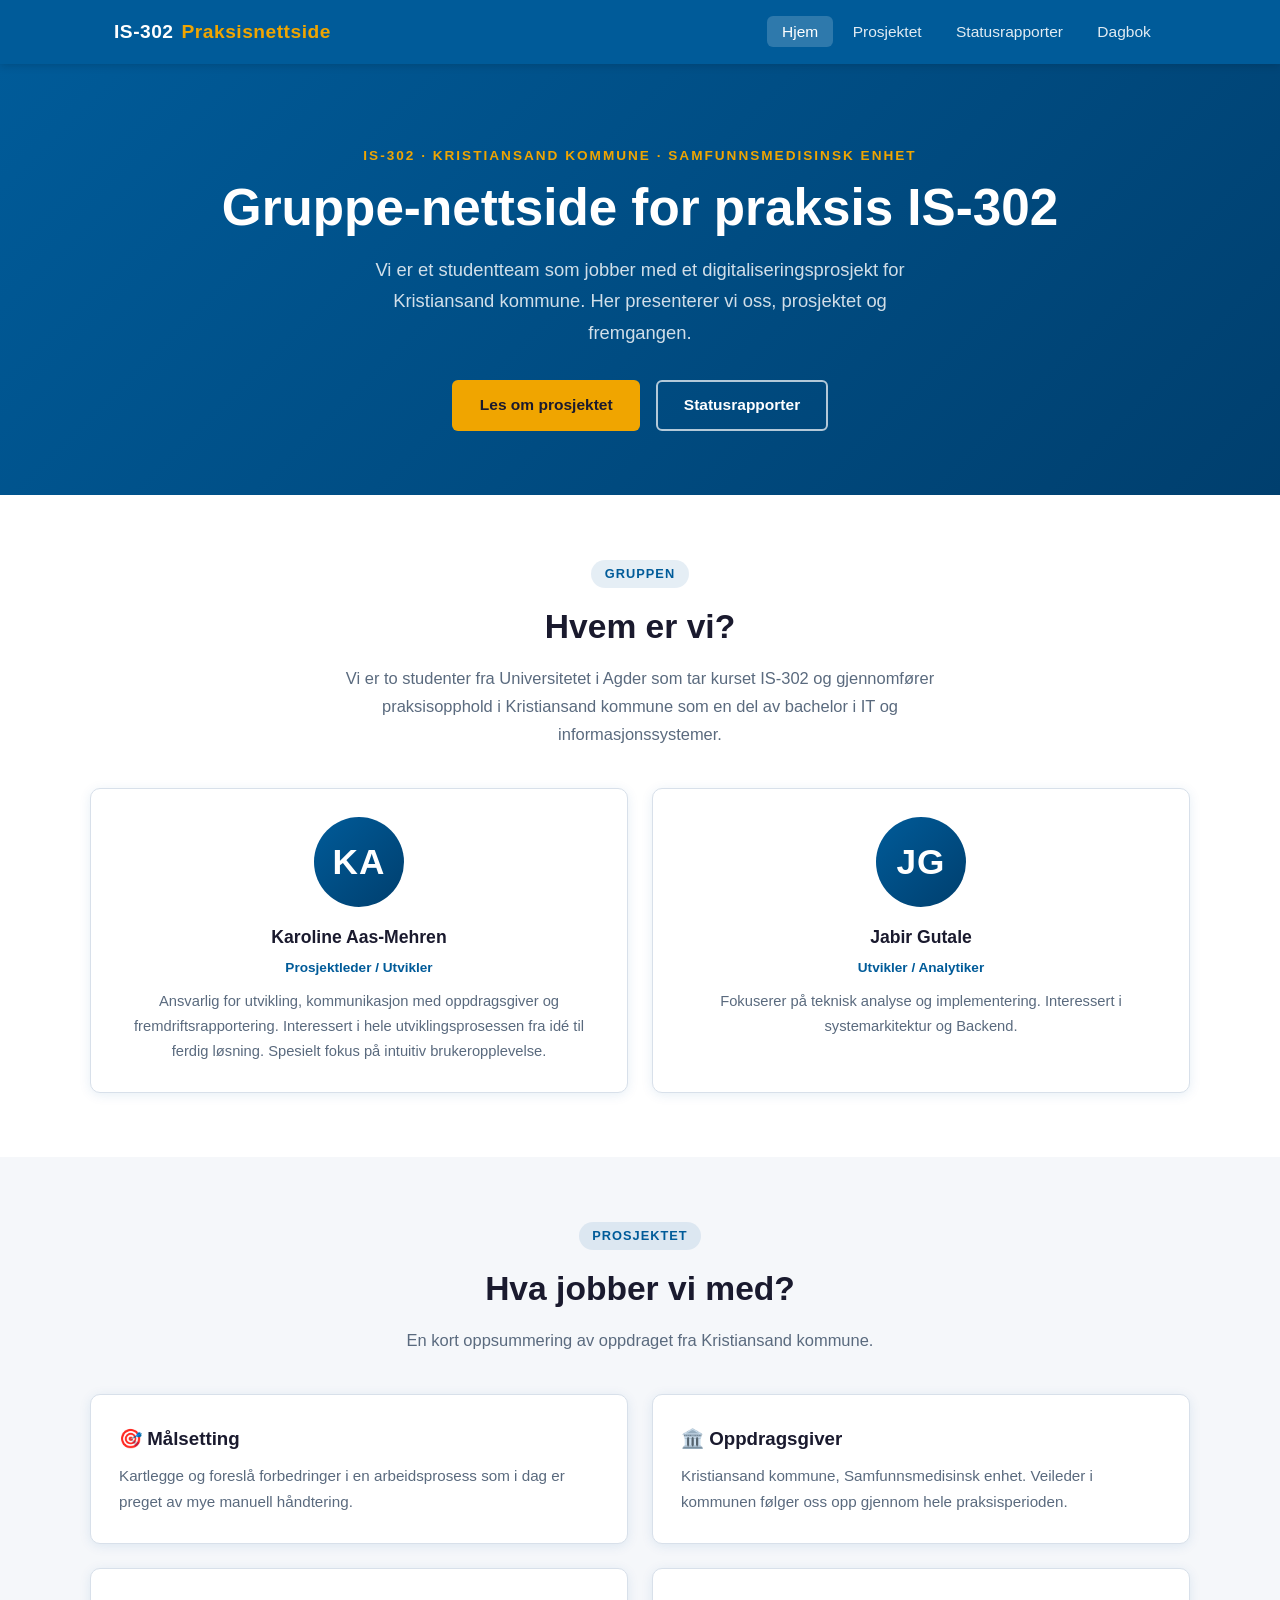
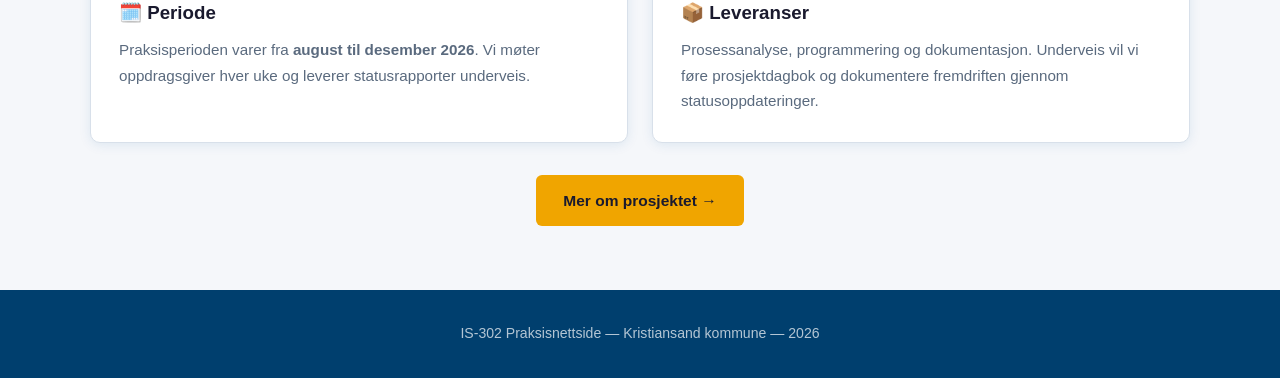
==== commit 26971bbb: "Update project files and enhance content descriptions for clarity" ====
--- a/index.html
+++ b/index.html
@@ -59,7 +59,7 @@
           <h3 class="member-card__name">Karoline Aas-Mehren</h3>
           <p class="member-card__role">Prosjektleder / Utvikler</p>
           <p class="member-card__bio">
-            Ansvarlig for utvikling, kommunikasjon med oppdragsgiver og fremdriftsrapportering.
+            Ansvarlig for utvikling, kommunikasjon med oppdragsgiver og fremdriftsrapportering. Interessert i hele utviklingsprosessen fra idé til ferdig løsning. Spesielt fokus på intuitiv brukeropplevelse.
           </p>
         </div>
 
--- a/css/style.css
+++ b/css/style.css
@@ -482,6 +482,59 @@
 /* ===========================
    Diary
    =========================== */
+[hidden] {
+  display: none !important;
+}
+
+.diary-auth {
+  background: rgba(0, 91, 153, 0.06);
+  border: 1px solid rgba(0, 91, 153, 0.18);
+  border-radius: var(--radius);
+  padding: 1.5rem;
+  margin-bottom: 1.5rem;
+}
+
+.diary-auth__title {
+  font-size: 1.2rem;
+  margin-bottom: 0.25rem;
+}
+
+.diary-auth__desc {
+  color: var(--color-text-muted);
+  margin-bottom: 1rem;
+}
+
+.diary-auth__form {
+  max-width: 460px;
+}
+
+.diary-auth__form .diary-form__field {
+  margin-bottom: 0.75rem;
+}
+
+.diary-auth__signed-in-header {
+  display: flex;
+  align-items: flex-start;
+  justify-content: space-between;
+  gap: 1rem;
+}
+
+.diary-auth__actions {
+  display: flex;
+  flex-wrap: wrap;
+  gap: 0.75rem;
+}
+
+.diary-auth__change-form {
+  border-top: 1px solid var(--color-border);
+  padding-top: 1.25rem;
+  margin-top: 1.25rem;
+}
+
+.diary-auth__change-form h3 {
+  margin-bottom: 1rem;
+}
+
 .diary-form {
   background: var(--color-surface);
   border: 1px solid var(--color-border);
@@ -711,6 +764,10 @@
     grid-template-columns: 1fr;
   }
 
+  .diary-auth__signed-in-header {
+    flex-direction: column;
+  }
+
   .diary-entry__header {
     align-items: flex-start;
     flex-wrap: wrap;
